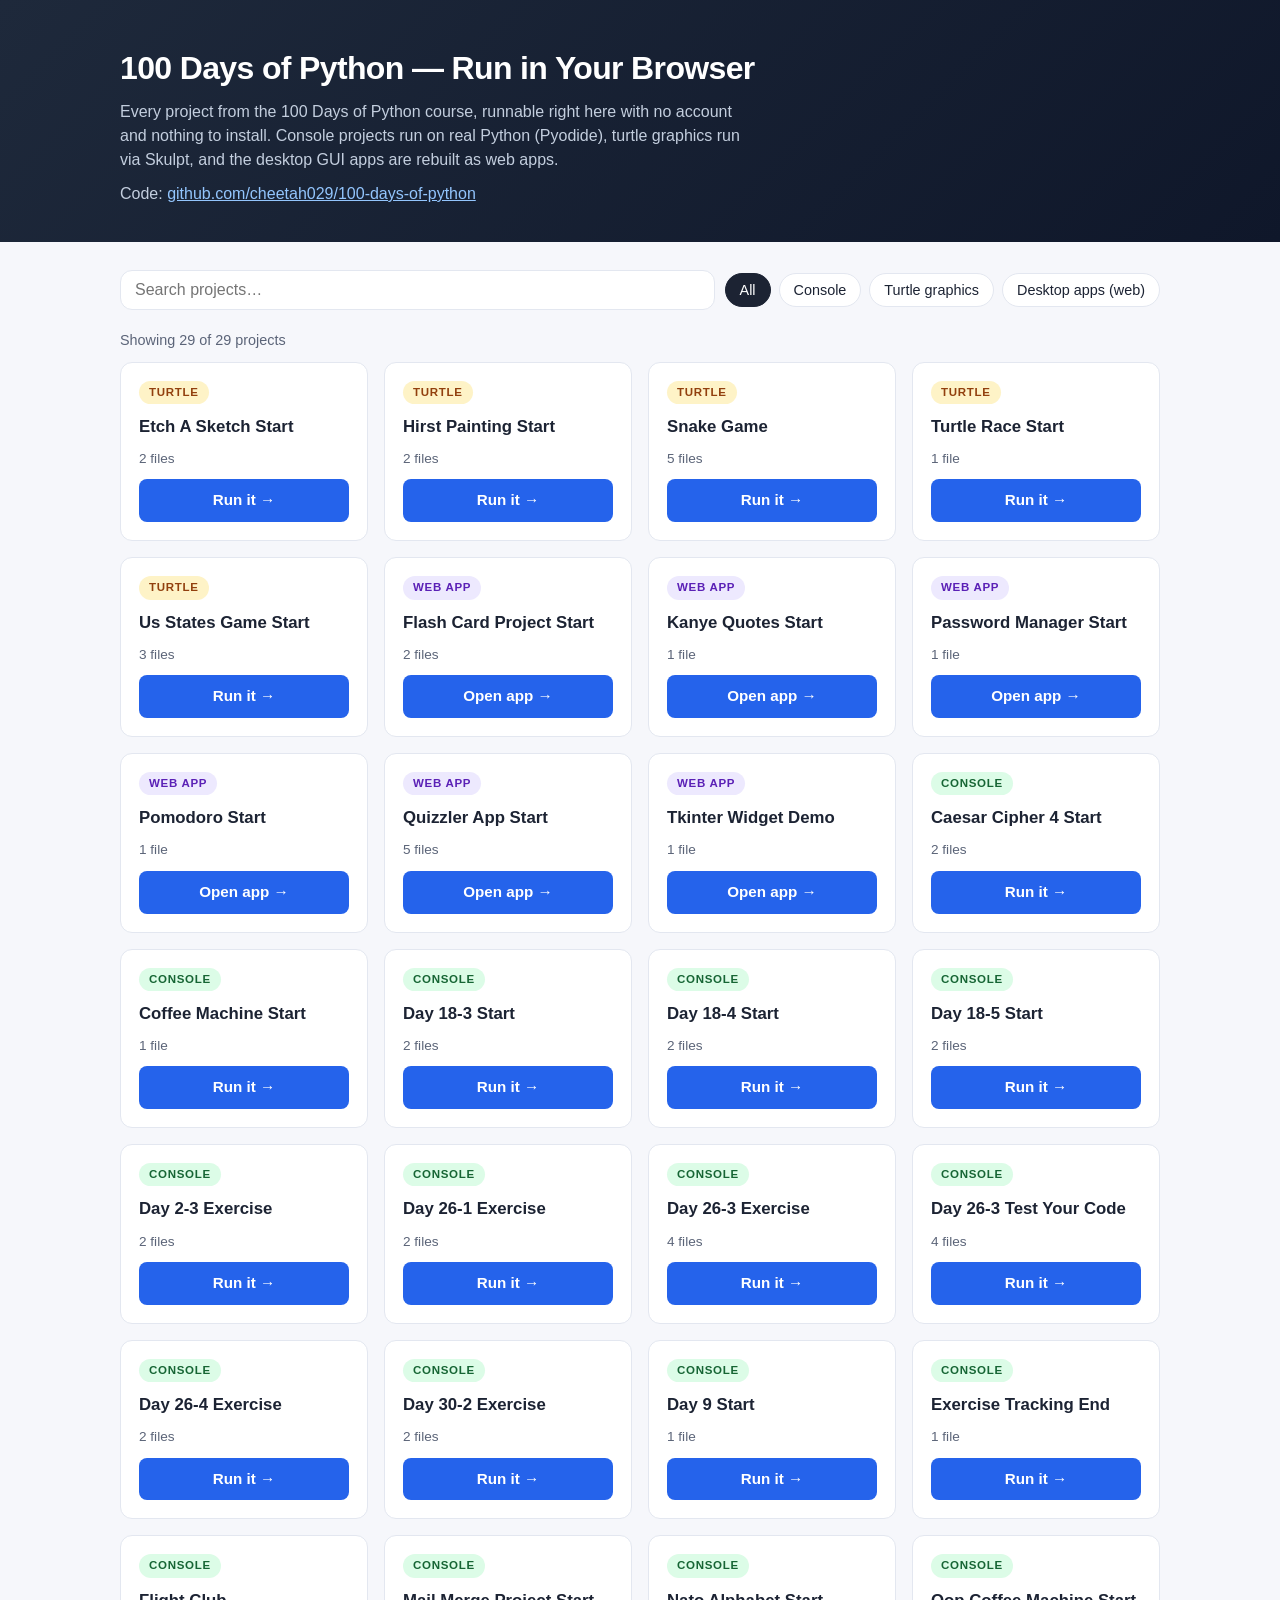
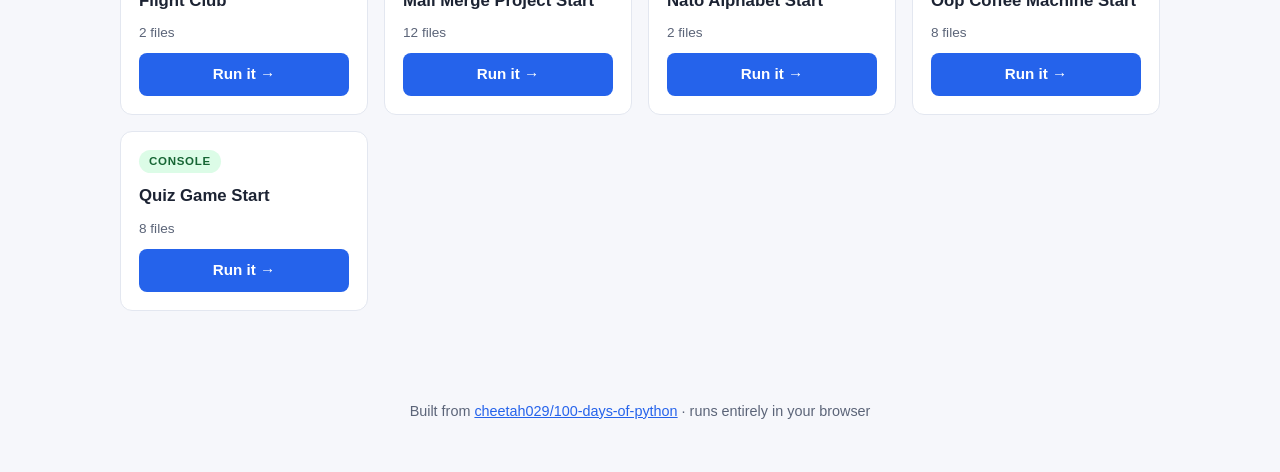
==== docs/index.html @ 848a63af "Add runnable website: Pyodide console runner, Skulpt turtle runner, 7 tkinter web rewrites" ====
<!DOCTYPE html>
<html lang="en">
<head>
<meta charset="UTF-8">
<meta name="viewport" content="width=device-width, initial-scale=1.0">
<title>100 Days of Python — Run in Your Browser</title>
<link rel="stylesheet" href="styles.css">
</head>
<body>
<header class="site">
  <div class="wrap">
    <h1>100 Days of Python — Run in Your Browser</h1>
    <p>Every project from the 100 Days of Python course, runnable right here with no account and nothing to install. Console projects run on real Python (Pyodide), turtle graphics run via Skulpt, and the desktop GUI apps are rebuilt as web apps.</p>
    <p style="margin-top:10px">Code: <a href="https://github.com/cheetah029/100-days-of-python">github.com/cheetah029/100-days-of-python</a></p>
  </div>
</header>

<div class="wrap">
  <div class="toolbar">
    <input type="search" id="search" placeholder="Search projects…" aria-label="Search projects">
    <div class="filters" id="filters">
      <button data-type="all" class="active">All</button>
      <button data-type="console">Console</button>
      <button data-type="turtle">Turtle graphics</button>
      <button data-type="tkinter">Desktop apps (web)</button>
    </div>
  </div>
  <p class="status" id="count"></p>
  <div class="grid" id="grid"></div>
</div>

<footer class="site">
  <div class="wrap">
    Built from <a href="https://github.com/cheetah029/100-days-of-python">cheetah029/100-days-of-python</a> · runs entirely in your browser
  </div>
</footer>

<script>
const TYPE_LABEL = { console: "Console", turtle: "Turtle", tkinter: "Web app" };
let projects = [];
let activeFilter = "all";

async function load() {
  const res = await fetch("data/manifest.json");
  projects = await res.json();
  // Sort: turtle + tkinter showcases first, then alphabetical.
  const rank = { turtle: 0, tkinter: 1, console: 2 };
  projects.sort((a, b) => (rank[a.type] - rank[b.type]) || a.title.localeCompare(b.title));
  render();
  document.getElementById("search").addEventListener("input", render);
  document.getElementById("filters").addEventListener("click", (e) => {
    const btn = e.target.closest("button[data-type]");
    if (!btn) return;
    activeFilter = btn.dataset.type;
    document.querySelectorAll("#filters button").forEach(b => b.classList.toggle("active", b === btn));
    render();
  });
}

function targetFor(p) {
  return p.type === "tkinter" ? `apps/${p.slug}/` : `run.html?slug=${encodeURIComponent(p.slug)}`;
}

function render() {
  const q = document.getElementById("search").value.trim().toLowerCase();
  const grid = document.getElementById("grid");
  const list = projects.filter(p =>
    (activeFilter === "all" || p.type === activeFilter) &&
    (!q || p.title.toLowerCase().includes(q) || p.slug.toLowerCase().includes(q))
  );
  document.getElementById("count").textContent =
    `Showing ${list.length} of ${projects.length} projects`;
  grid.innerHTML = "";
  for (const p of list) {
    const card = document.createElement("div");
    card.className = "card";
    const action = p.type === "tkinter" ? "Open app" : "Run it";
    card.innerHTML =
      `<span class="badge ${p.type}">${TYPE_LABEL[p.type]}</span>` +
      `<h3></h3>` +
      `<div class="meta">${p.files.length} file${p.files.length === 1 ? "" : "s"}</div>` +
      `<a class="run-btn" href="${targetFor(p)}">${action} →</a>`;
    card.querySelector("h3").textContent = p.title;
    grid.appendChild(card);
  }
  if (!list.length) {
    grid.innerHTML = `<p class="status">No projects match. More are added as they are ported over.</p>`;
  }
}

load().catch(err => {
  document.getElementById("grid").innerHTML =
    `<p class="status">Could not load the project list. (This page needs to be served over http(s), e.g. GitHub Pages — it won't work from file://.)</p>`;
  console.error(err);
});
</script>
</body>
</html>
---- docs/styles.css ----
/* Shared styles for the 100 Days of Python site. Vanilla CSS, no frameworks. */
:root {
  --bg: #f6f7fb;
  --card: #ffffff;
  --ink: #1c2333;
  --muted: #5b6478;
  --accent: #2563eb;
  --accent-dark: #1d4ed8;
  --green: #16a34a;
  --amber: #d97706;
  --purple: #7c3aed;
  --border: #e3e7f0;
  --radius: 12px;
  --mono: ui-monospace, SFMono-Regular, Menlo, Consolas, monospace;
}

* { box-sizing: border-box; }

body {
  margin: 0;
  font-family: -apple-system, BlinkMacSystemFont, "Segoe UI", Roboto, Helvetica, Arial, sans-serif;
  background: var(--bg);
  color: var(--ink);
  line-height: 1.5;
}

.wrap { max-width: 1080px; margin: 0 auto; padding: 0 20px; }

header.site {
  background: linear-gradient(135deg, #1e293b, #0f172a);
  color: #fff;
  padding: 44px 0 36px;
  margin-bottom: 28px;
}
header.site h1 { margin: 0 0 8px; font-size: 2rem; letter-spacing: -0.02em; }
header.site p { margin: 0; color: #c3cede; max-width: 640px; }
header.site a { color: #93c5fd; }

.toolbar {
  display: flex;
  flex-wrap: wrap;
  gap: 10px;
  align-items: center;
  margin-bottom: 20px;
}
.toolbar input[type="search"] {
  flex: 1 1 240px;
  padding: 10px 14px;
  font-size: 1rem;
  border: 1px solid var(--border);
  border-radius: var(--radius);
  background: var(--card);
}
.filters { display: flex; gap: 8px; flex-wrap: wrap; }
.filters button {
  border: 1px solid var(--border);
  background: var(--card);
  color: var(--ink);
  padding: 8px 14px;
  border-radius: 999px;
  cursor: pointer;
  font-size: 0.9rem;
}
.filters button.active { background: var(--ink); color: #fff; border-color: var(--ink); }

.grid {
  display: grid;
  grid-template-columns: repeat(auto-fill, minmax(240px, 1fr));
  gap: 16px;
  padding-bottom: 60px;
}
.card {
  background: var(--card);
  border: 1px solid var(--border);
  border-radius: var(--radius);
  padding: 18px;
  display: flex;
  flex-direction: column;
  gap: 10px;
  transition: transform 0.12s ease, box-shadow 0.12s ease;
}
.card:hover { transform: translateY(-2px); box-shadow: 0 8px 24px rgba(15, 23, 42, 0.08); }
.card h3 { margin: 0; font-size: 1.05rem; }
.card .meta { color: var(--muted); font-size: 0.85rem; }
.badge {
  display: inline-block;
  font-size: 0.72rem;
  font-weight: 700;
  text-transform: uppercase;
  letter-spacing: 0.06em;
  padding: 3px 10px;
  border-radius: 999px;
  width: fit-content;
}
.badge.console { background: #dcfce7; color: #166534; }
.badge.turtle { background: #fef3c7; color: #92400e; }
.badge.tkinter { background: #ede9fe; color: #5b21b6; }
.card a.run-btn, .btn {
  display: inline-block;
  text-align: center;
  background: var(--accent);
  color: #fff;
  text-decoration: none;
  padding: 10px 16px;
  border-radius: 8px;
  font-weight: 600;
  border: none;
  cursor: pointer;
  font-size: 0.95rem;
  margin-top: auto;
}
.card a.run-btn:hover, .btn:hover { background: var(--accent-dark); }
.btn.secondary { background: #e2e8f0; color: var(--ink); }
.btn.secondary:hover { background: #cbd5e1; }
.btn:disabled { opacity: 0.55; cursor: wait; }

.back-link { display: inline-block; margin: 18px 0; color: var(--accent); text-decoration: none; font-weight: 600; }
.back-link:hover { text-decoration: underline; }

.panel {
  background: var(--card);
  border: 1px solid var(--border);
  border-radius: var(--radius);
  padding: 20px;
  margin-bottom: 20px;
}
.panel h2 { margin-top: 0; font-size: 1.2rem; }

.code-view {
  background: #0f172a;
  color: #e2e8f0;
  border-radius: var(--radius);
  padding: 16px;
  overflow: auto;
  max-height: 420px;
  font-family: var(--mono);
  font-size: 0.85rem;
  white-space: pre;
}
.terminal {
  background: #0b0f1a;
  color: #d1fae5;
  border-radius: var(--radius);
  padding: 16px;
  font-family: var(--mono);
  font-size: 0.9rem;
  min-height: 180px;
  max-height: 420px;
  overflow-y: auto;
  white-space: pre-wrap;
  word-break: break-word;
}
.terminal .err { color: #fca5a5; }

.file-tabs { display: flex; gap: 6px; flex-wrap: wrap; margin-bottom: 10px; }
.file-tabs button {
  font-family: var(--mono);
  font-size: 0.8rem;
  border: 1px solid var(--border);
  background: #eef1f7;
  padding: 6px 12px;
  border-radius: 6px;
  cursor: pointer;
}
.file-tabs button.active { background: var(--ink); color: #fff; }

#turtle-stage { text-align: center; }
#turtle-stage canvas, #turtle-stage > div { margin: 0 auto; }

.status { color: var(--muted); font-size: 0.9rem; margin: 10px 0; }

.app-form { display: grid; gap: 12px; max-width: 520px; }
.app-form label { font-weight: 600; font-size: 0.9rem; }
.app-form input[type="text"], .app-form input[type="number"], .app-form select, .app-form textarea {
  padding: 10px 12px;
  font-size: 1rem;
  border: 1px solid var(--border);
  border-radius: 8px;
  width: 100%;
}
.result-box {
  background: #f1f5f9;
  border: 1px dashed var(--border);
  border-radius: 8px;
  padding: 16px;
  font-size: 1.1rem;
  margin-top: 8px;
}
.flashcard {
  width: 100%;
  max-width: 560px;
  aspect-ratio: 8 / 5;
  margin: 0 auto 16px;
  perspective: 1000px;
  cursor: pointer;
}
.flashcard-inner {
  position: relative;
  width: 100%;
  height: 100%;
  transition: transform 0.5s;
  transform-style: preserve-3d;
}
.flashcard.flipped .flashcard-inner { transform: rotateY(180deg); }
.flashcard-face {
  position: absolute;
  inset: 0;
  display: flex;
  flex-direction: column;
  align-items: center;
  justify-content: center;
  gap: 8px;
  border-radius: 16px;
  backface-visibility: hidden;
  box-shadow: 0 10px 30px rgba(15, 23, 42, 0.12);
}
.flashcard-front { background: #fff; }
.flashcard-back { background: #1e3a5f; color: #fff; transform: rotateY(180deg); }
.flashcard-face .lang { font-size: 0.85rem; text-transform: uppercase; letter-spacing: 0.15em; opacity: 0.6; }
.flashcard-face .word { font-size: 2.2rem; font-weight: 700; }
.quiz-card {
  background: #fff;
  border-radius: 12px;
  padding: 32px 24px;
  text-align: center;
  font-size: 1.25rem;
  min-height: 180px;
  display: flex;
  align-items: center;
  justify-content: center;
  border: 1px solid var(--border);
  transition: background 0.2s;
}
.quote-box {
  background: #fff;
  border-left: 5px solid var(--accent);
  border-radius: 0 12px 12px 0;
  padding: 28px;
  font-size: 1.4rem;
  font-style: italic;
  margin: 16px 0;
  box-shadow: 0 4px 14px rgba(15, 23, 42, 0.06);
}
.timer-display {
  font-family: var(--mono);
  font-size: 4rem;
  font-weight: 700;
  text-align: center;
  margin: 12px 0;
}
.checkmarks { text-align: center; font-size: 1.4rem; color: var(--green); min-height: 2rem; }
.log-box {
  background: #0f172a;
  color: #e2e8f0;
  border-radius: 8px;
  padding: 12px;
  font-family: var(--mono);
  font-size: 0.85rem;
  min-height: 90px;
  max-height: 220px;
  overflow-y: auto;
  white-space: pre-wrap;
}
.row { display: flex; gap: 10px; flex-wrap: wrap; align-items: center; }
footer.site { text-align: center; color: var(--muted); padding: 30px 0 50px; font-size: 0.9rem; }
footer.site a { color: var(--accent); }

@media (max-width: 640px) {
  header.site h1 { font-size: 1.5rem; }
  .timer-display { font-size: 3rem; }
  .flashcard-face .word { font-size: 1.6rem; }
}
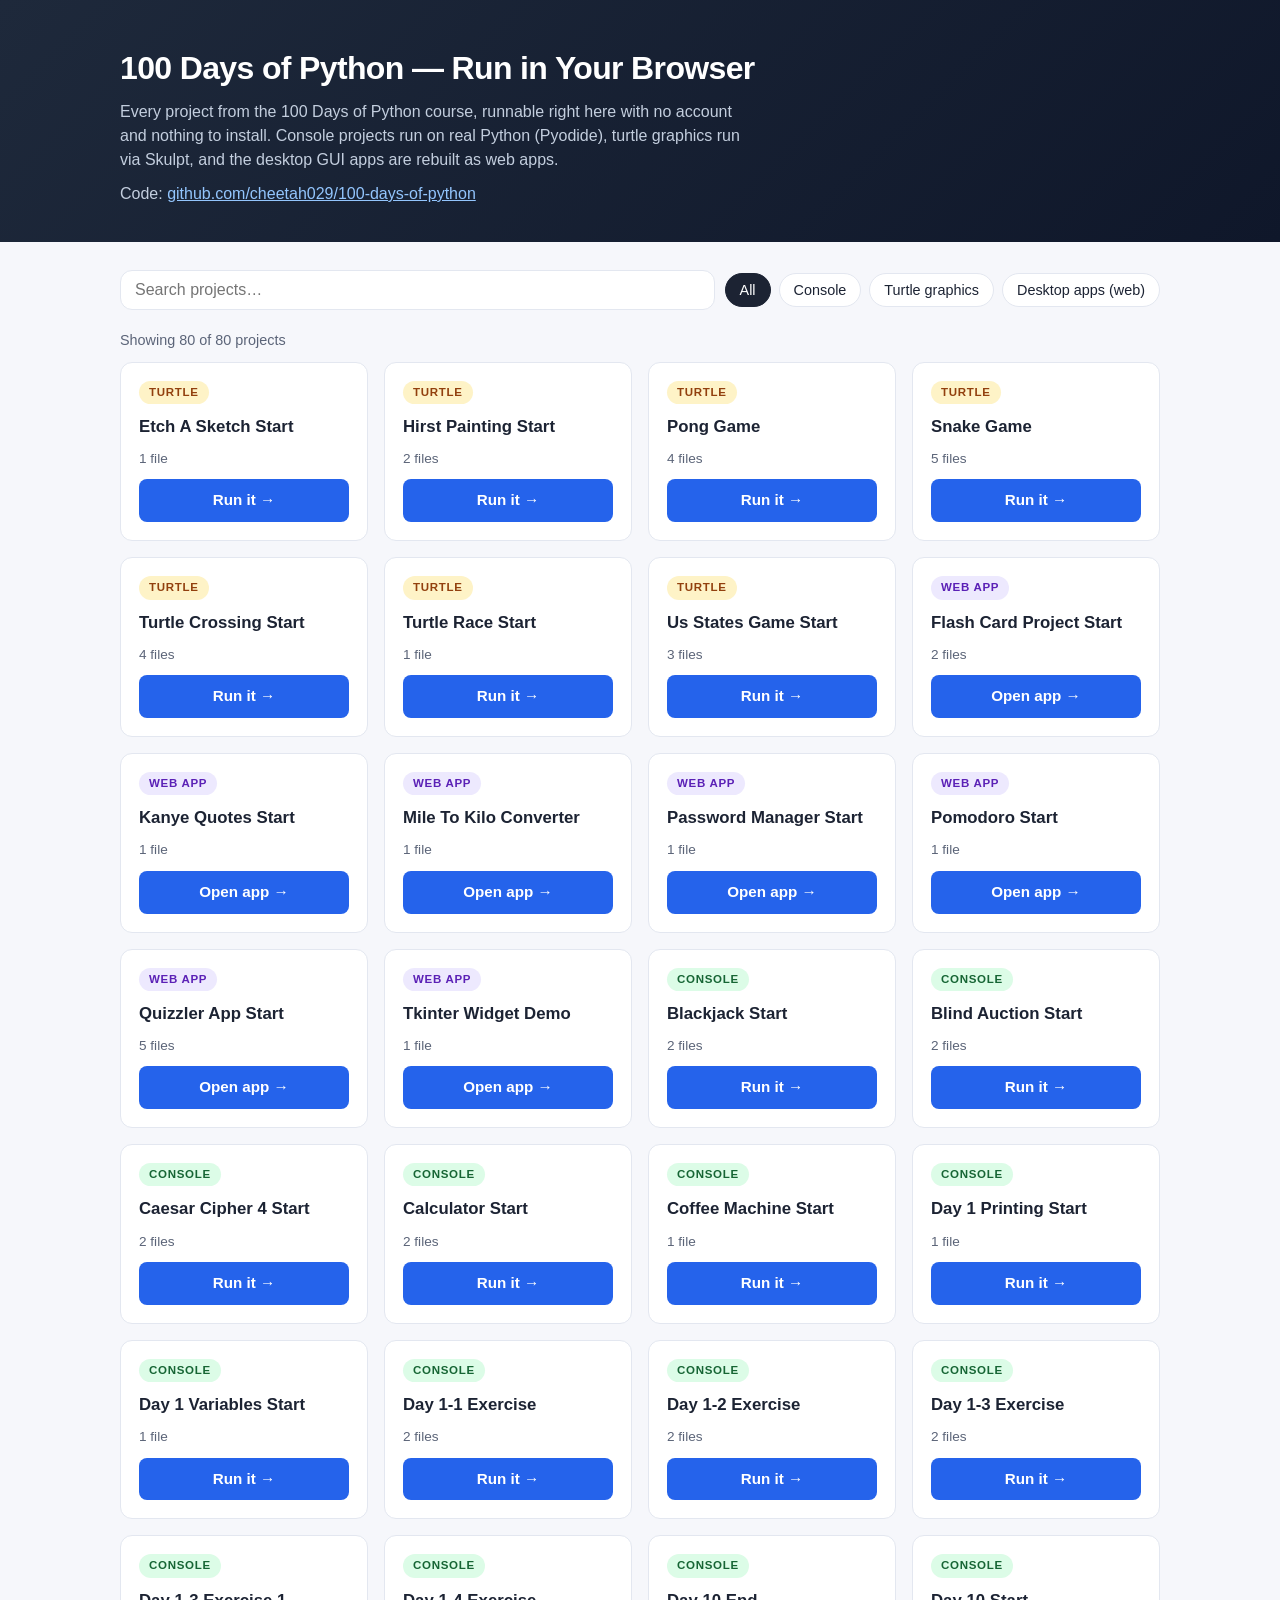
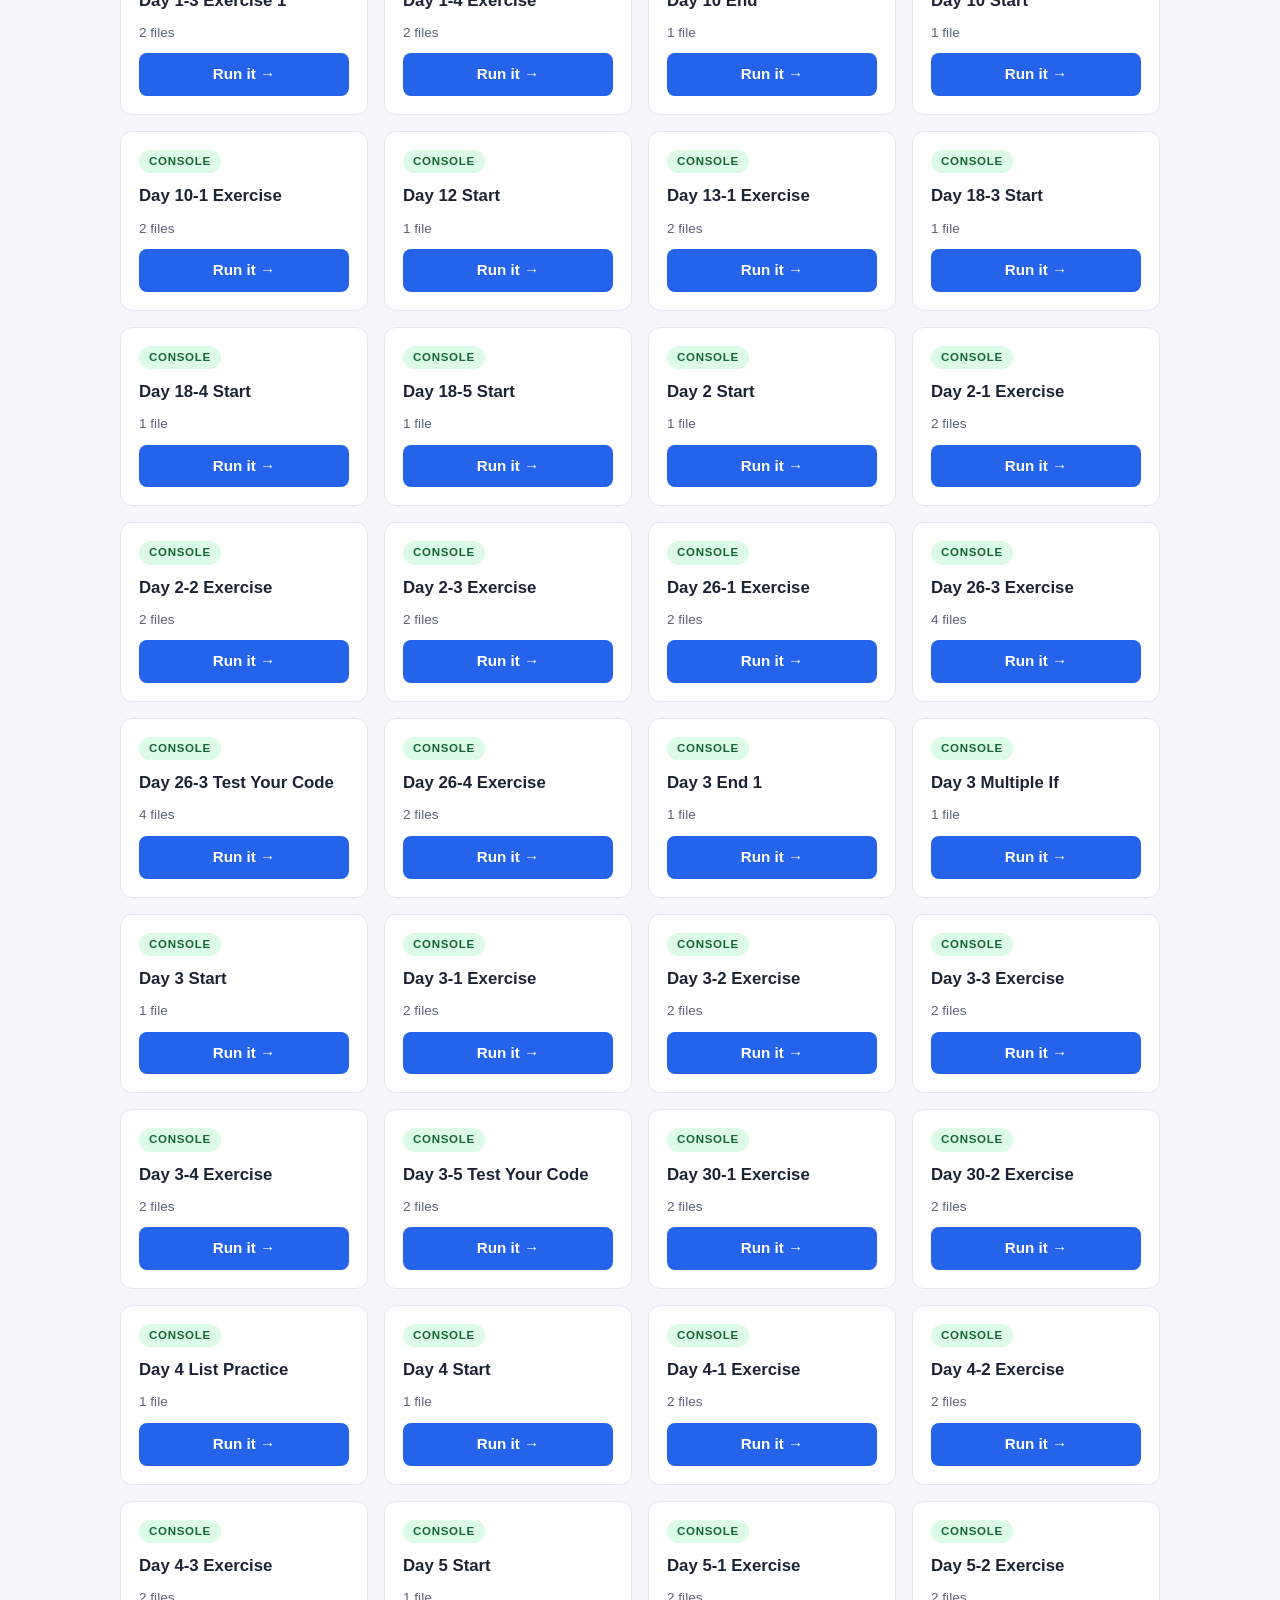
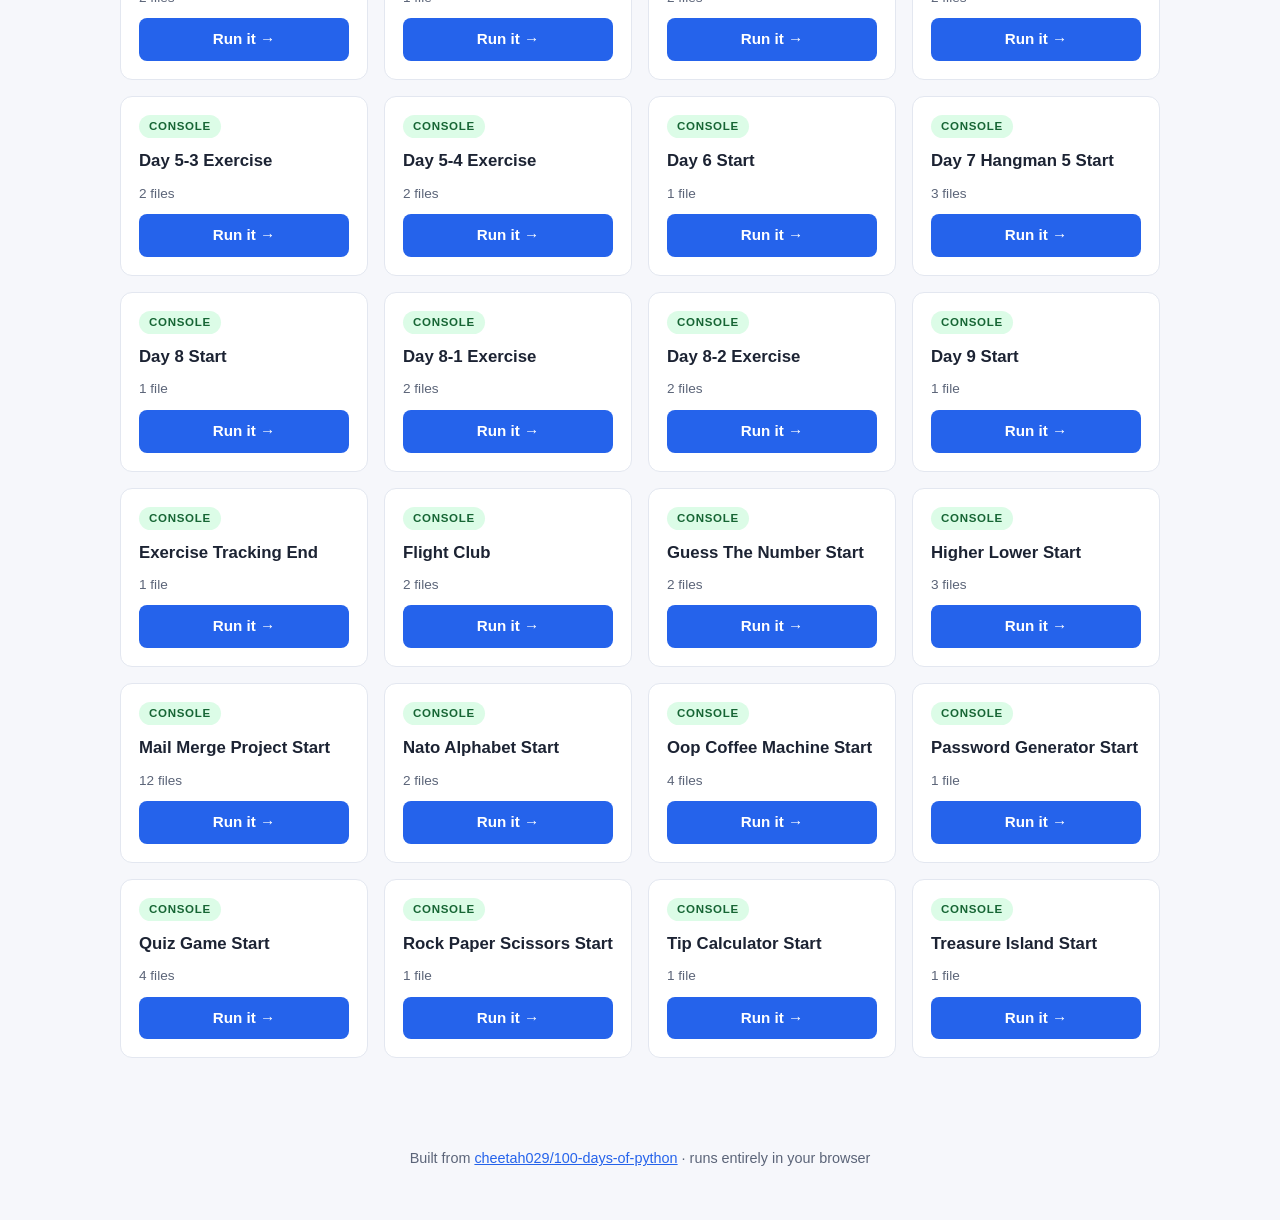
==== commit 333cd6ba: "Fix runner: console output/replit shim, Skulpt imports and turtle gaps Console (Pyodide): - stdout/s" ====
--- a/docs/index.html
+++ b/docs/index.html
@@ -42,6 +42,7 @@
 
 async function load() {
   const res = await fetch("data/manifest.json");
+  if (!res.ok) throw new Error("HTTP " + res.status);
   projects = await res.json();
   // Sort: turtle + tkinter showcases first, then alphabetical.
   const rank = { turtle: 0, tkinter: 1, console: 2 };
@@ -58,7 +59,7 @@
 }
 
 function targetFor(p) {
-  return p.type === "tkinter" ? `apps/${p.slug}/` : `run.html?slug=${encodeURIComponent(p.slug)}`;
+  return p.type === "tkinter" ? `apps/${encodeURIComponent(p.slug)}/` : `run.html?slug=${encodeURIComponent(p.slug)}`;
 }
 
 function render() {
@@ -79,7 +80,9 @@
       `<span class="badge ${p.type}">${TYPE_LABEL[p.type]}</span>` +
       `<h3></h3>` +
       `<div class="meta">${p.files.length} file${p.files.length === 1 ? "" : "s"}</div>` +
-      `<a class="run-btn" href="${targetFor(p)}">${action} →</a>`;
+      (p.type === "tkinter" && p.app === false
+        ? `<span class="meta">Web version coming soon</span>`
+        : `<a class="run-btn" href="${targetFor(p)}">${action} →</a>`);
     card.querySelector("h3").textContent = p.title;
     grid.appendChild(card);
   }
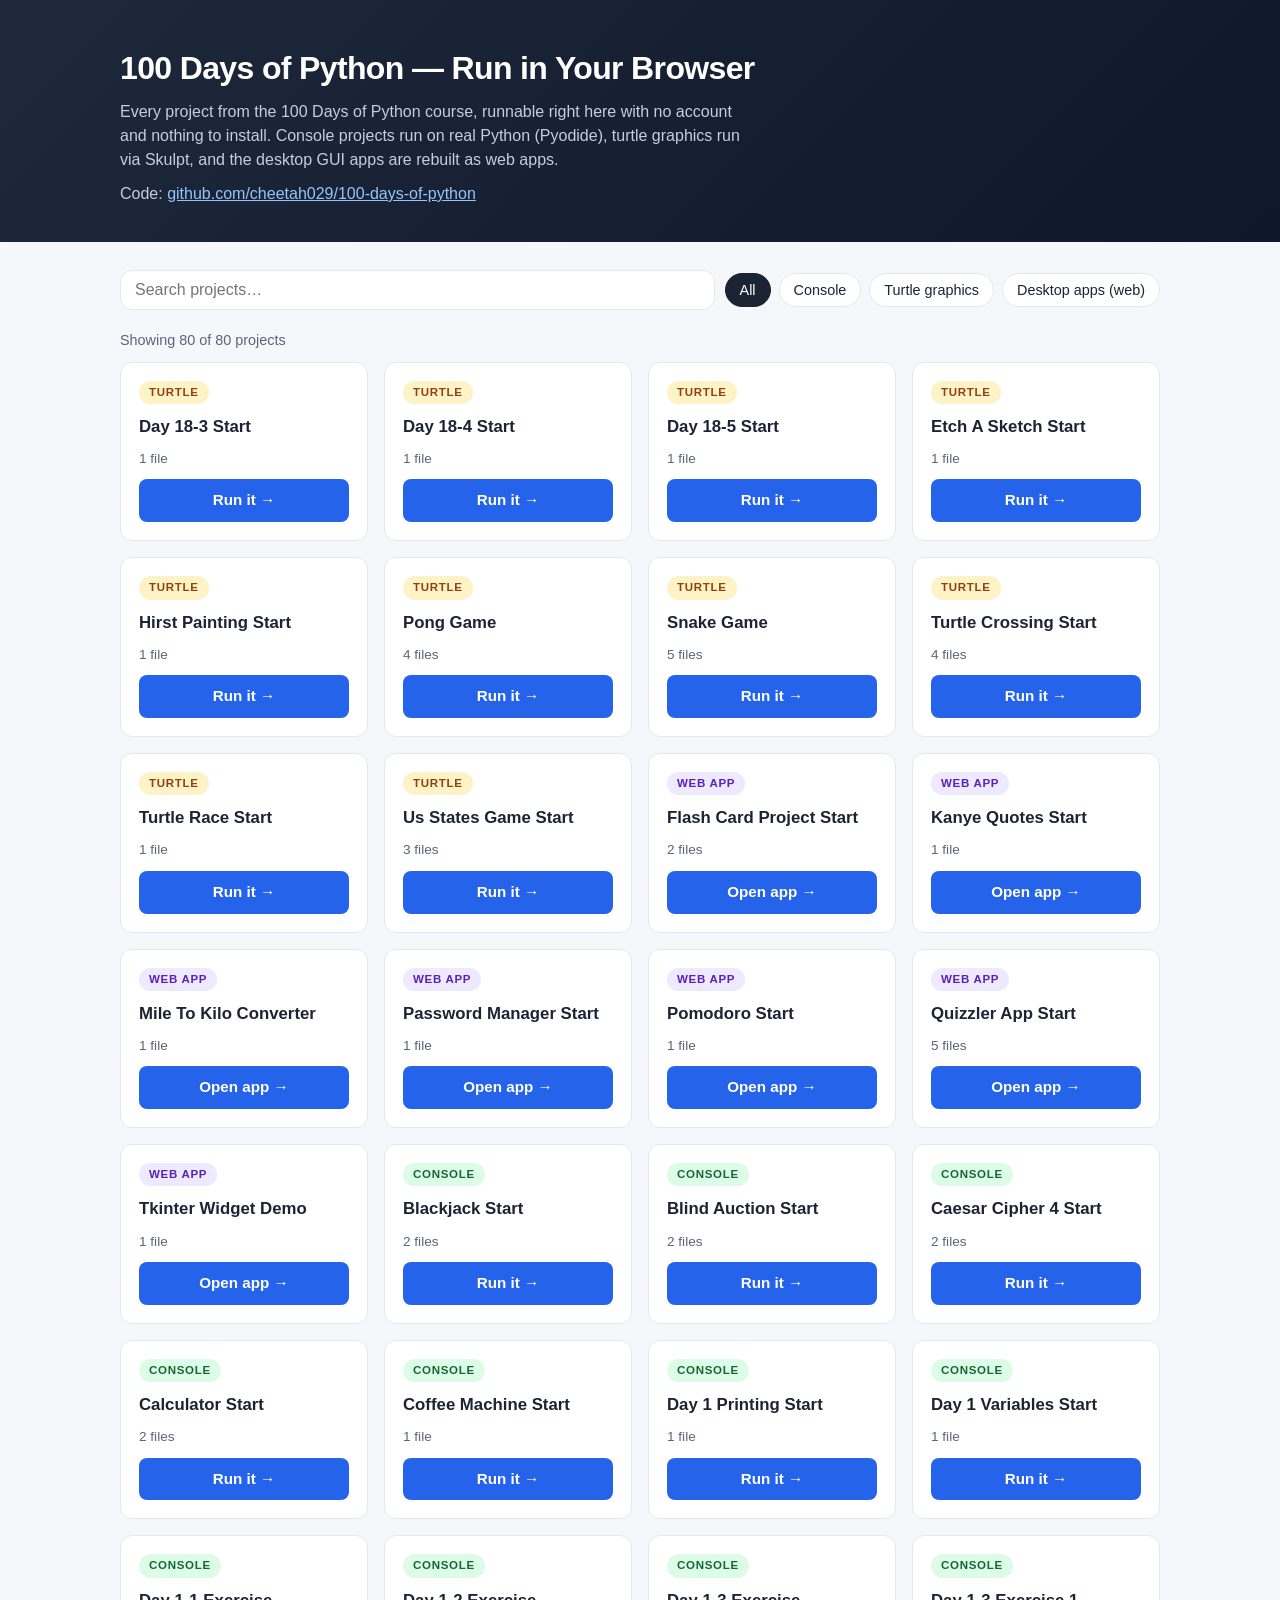
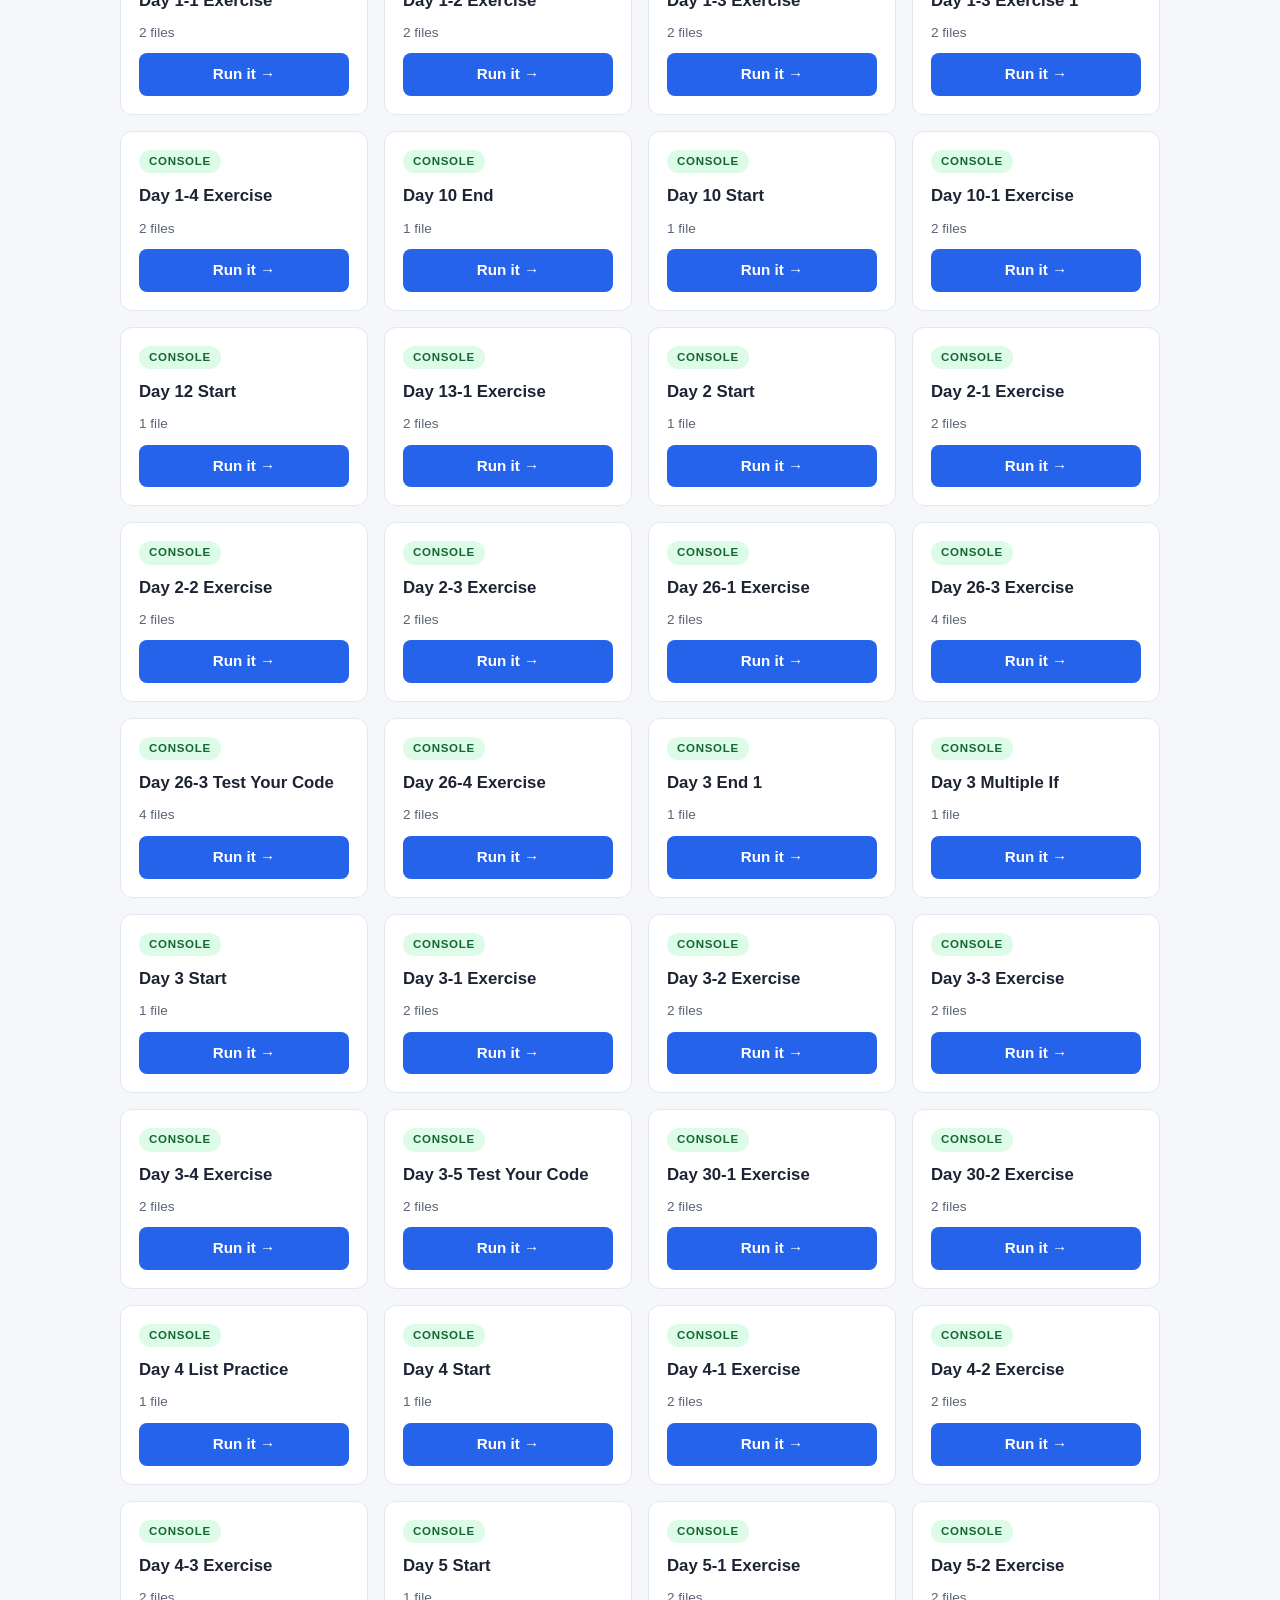
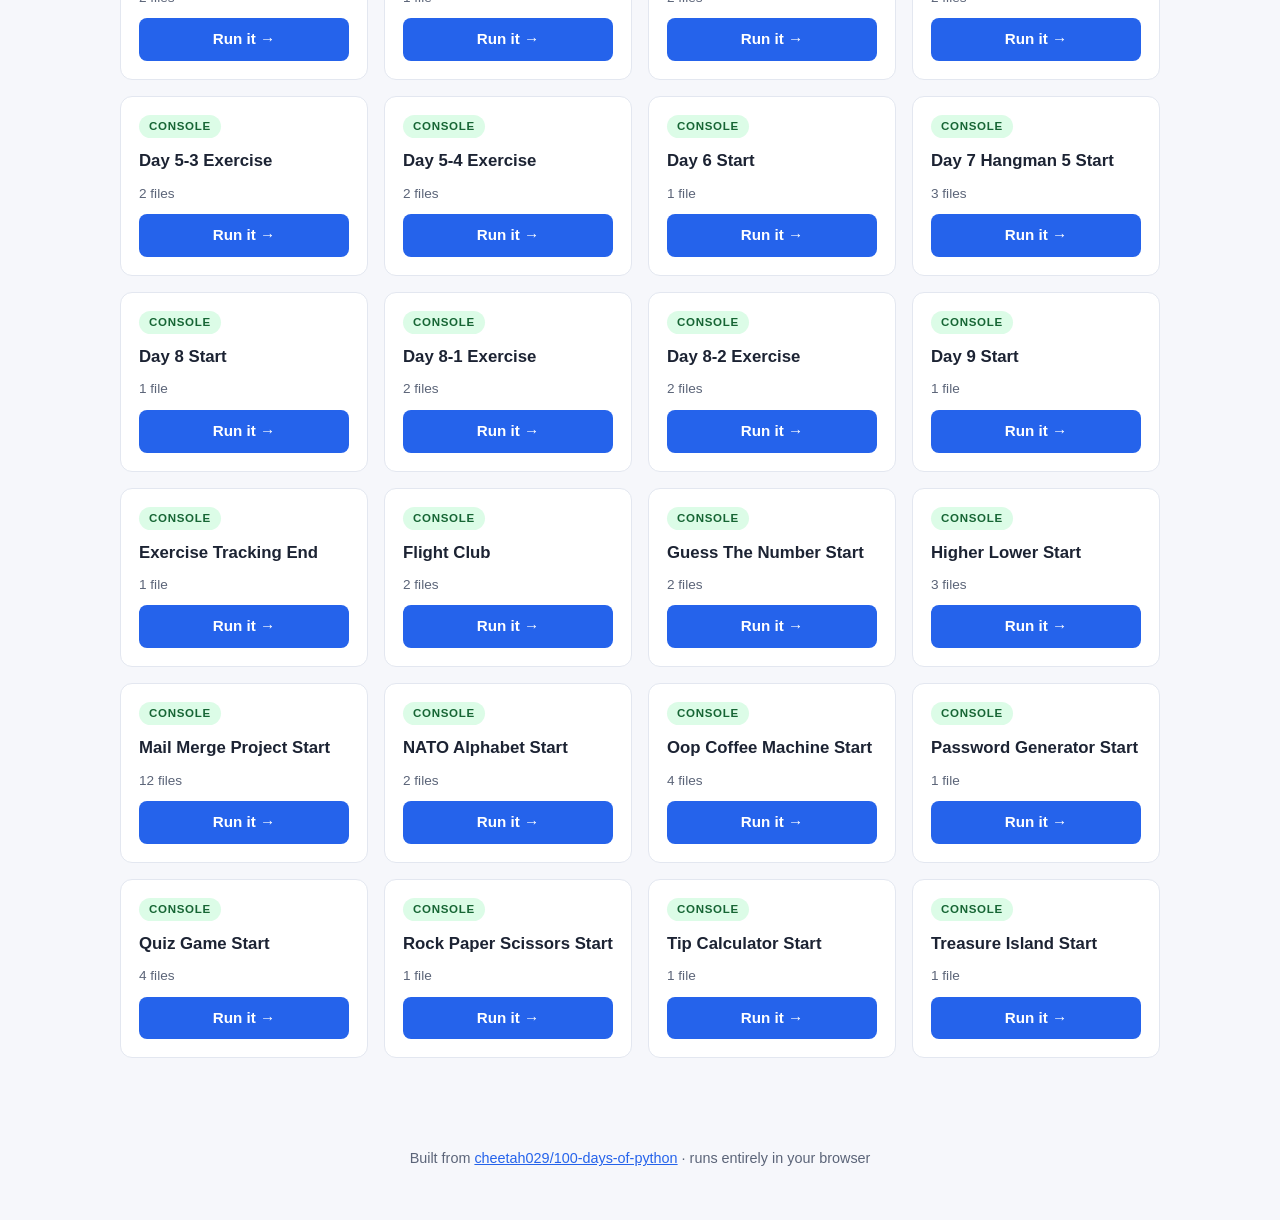
==== commit 91afa0da: "Use colons instead of em-dashes in page titles" ====
--- a/docs/index.html
+++ b/docs/index.html
@@ -3,7 +3,7 @@
 <head>
 <meta charset="UTF-8">
 <meta name="viewport" content="width=device-width, initial-scale=1.0">
-<title>100 Days of Python — Run in Your Browser</title>
+<title>100 Days of Python: Run in Your Browser</title>
 <link rel="stylesheet" href="styles.css">
 </head>
 <body>
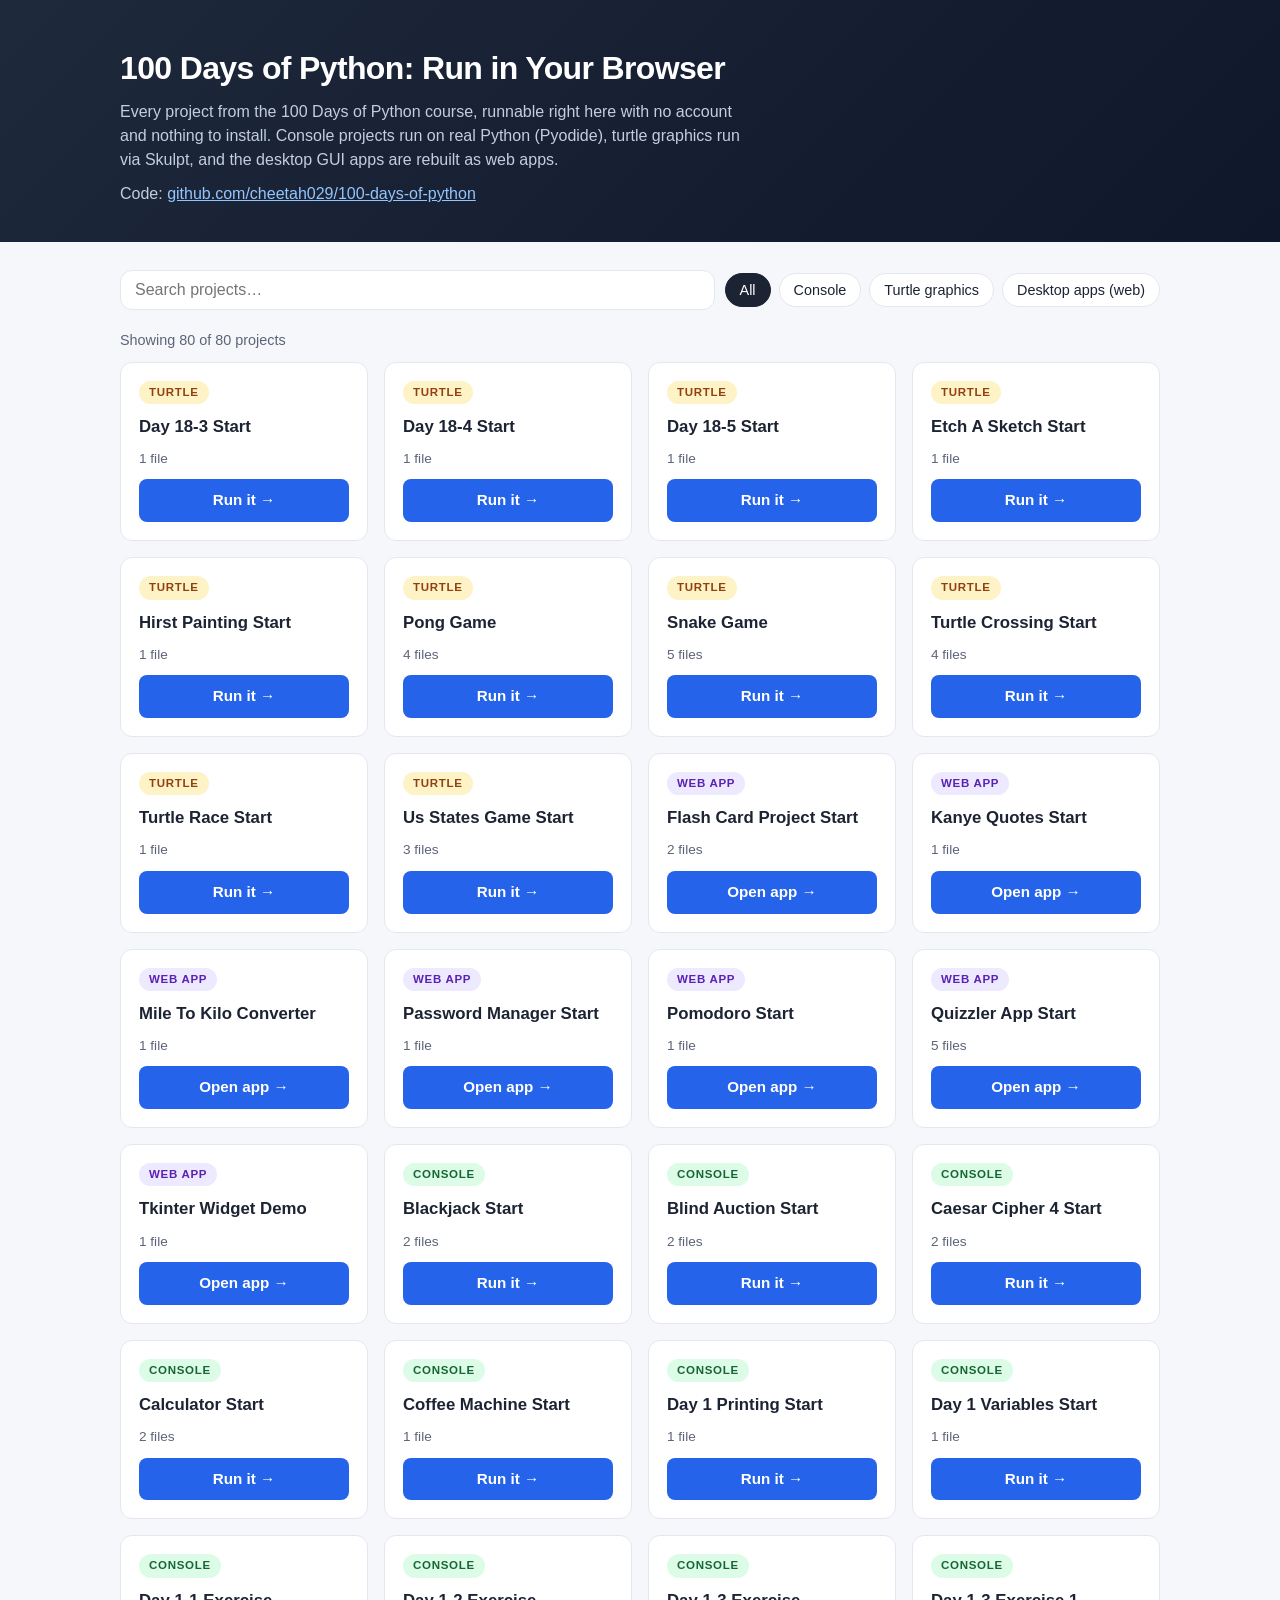
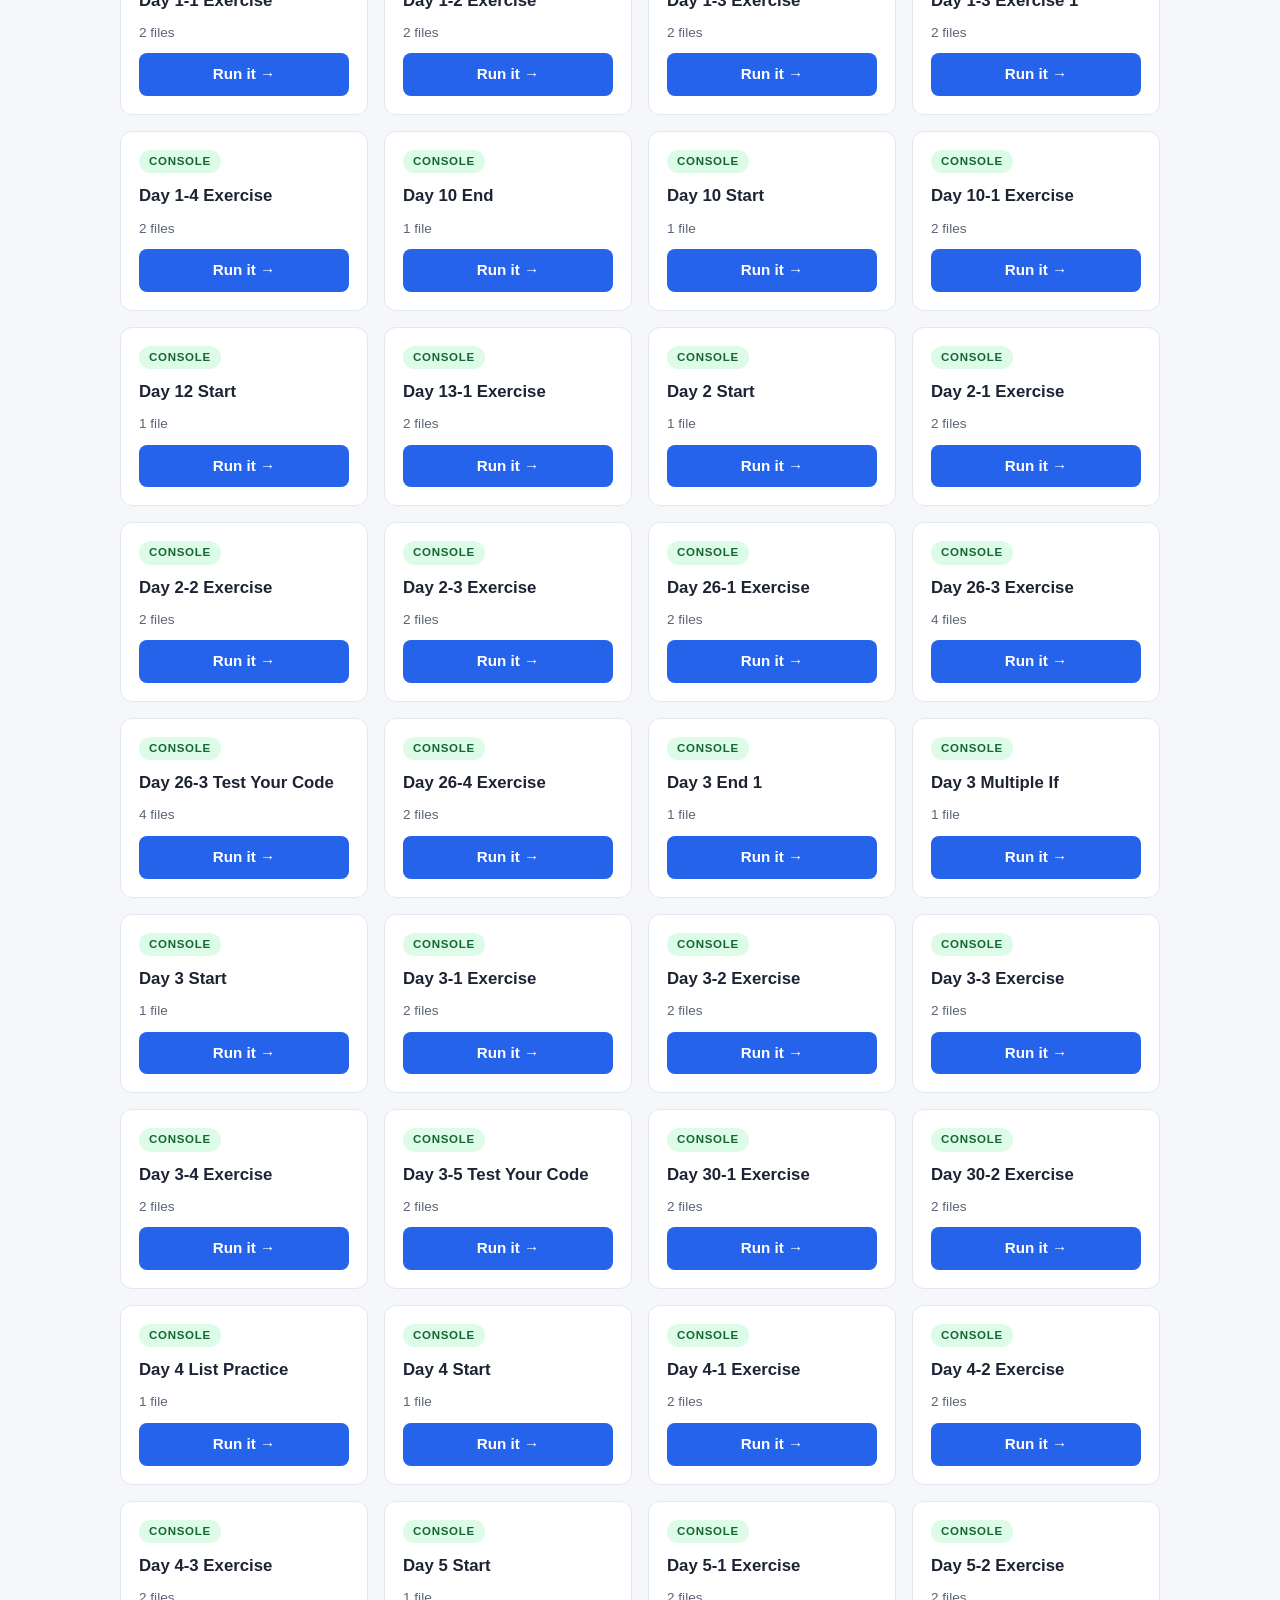
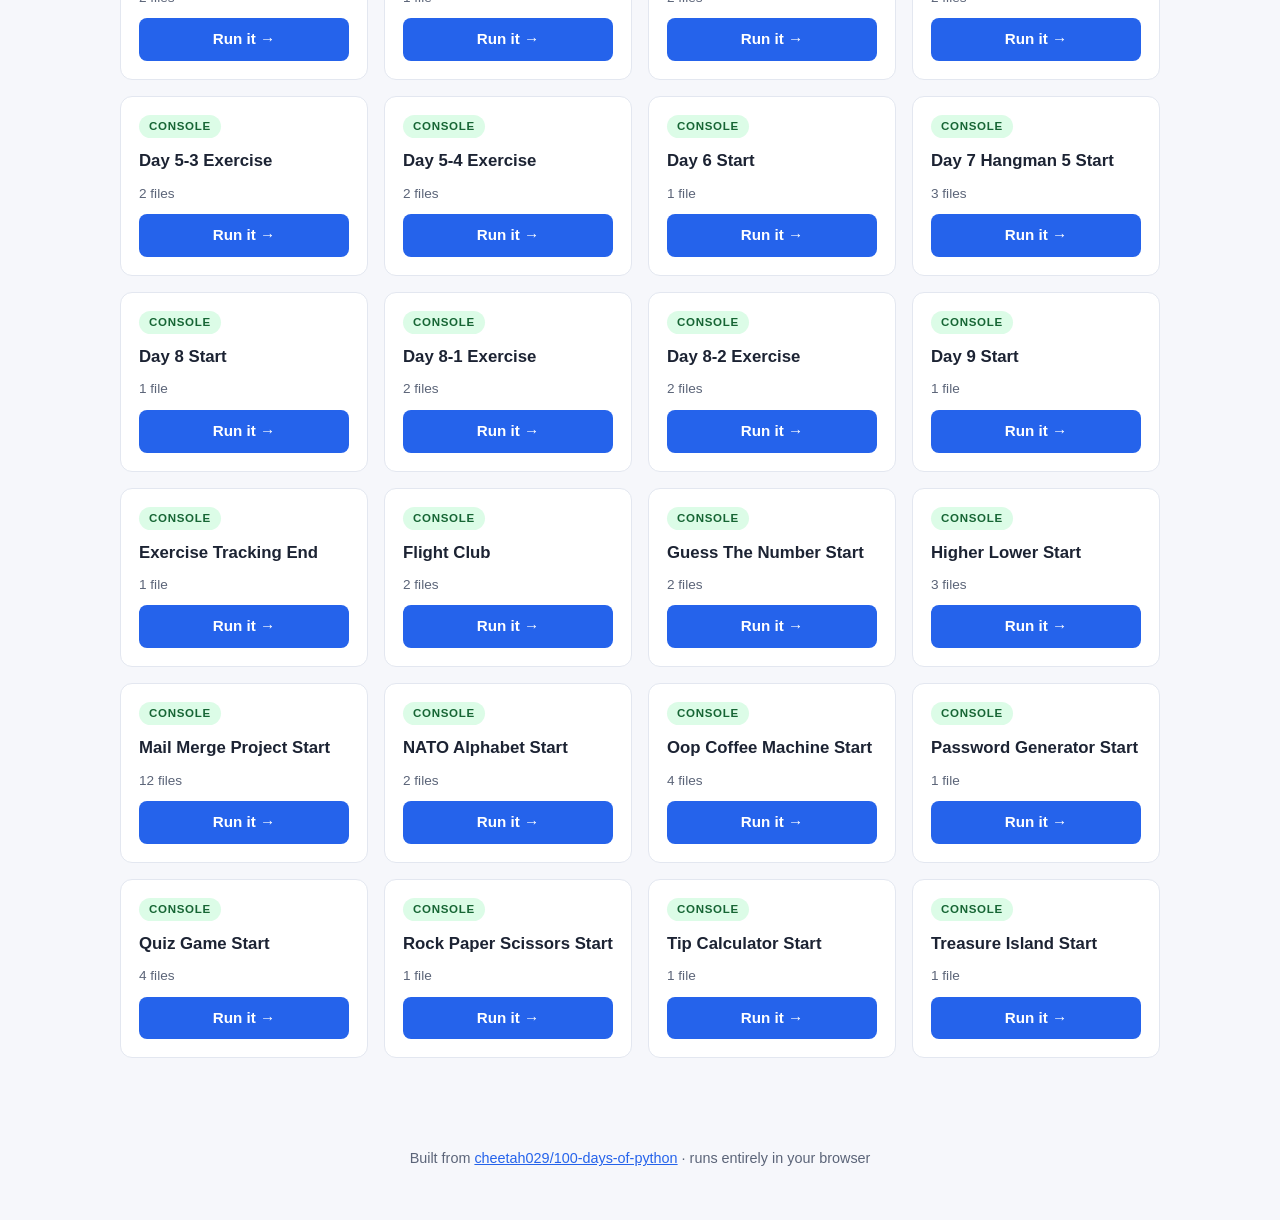
==== commit 4a01d552: "Remove em-dashes from site text and rephrase the affected sentences" ====
--- a/docs/index.html
+++ b/docs/index.html
@@ -9,7 +9,7 @@
 <body>
 <header class="site">
   <div class="wrap">
-    <h1>100 Days of Python — Run in Your Browser</h1>
+    <h1>100 Days of Python: Run in Your Browser</h1>
     <p>Every project from the 100 Days of Python course, runnable right here with no account and nothing to install. Console projects run on real Python (Pyodide), turtle graphics run via Skulpt, and the desktop GUI apps are rebuilt as web apps.</p>
     <p style="margin-top:10px">Code: <a href="https://github.com/cheetah029/100-days-of-python">github.com/cheetah029/100-days-of-python</a></p>
   </div>
@@ -93,7 +93,7 @@
 
 load().catch(err => {
   document.getElementById("grid").innerHTML =
-    `<p class="status">Could not load the project list. (This page needs to be served over http(s), e.g. GitHub Pages — it won't work from file://.)</p>`;
+    `<p class="status">Could not load the project list. (This page needs to be served over http(s), e.g. GitHub Pages, because it won't work from file://.)</p>`;
   console.error(err);
 });
 </script>
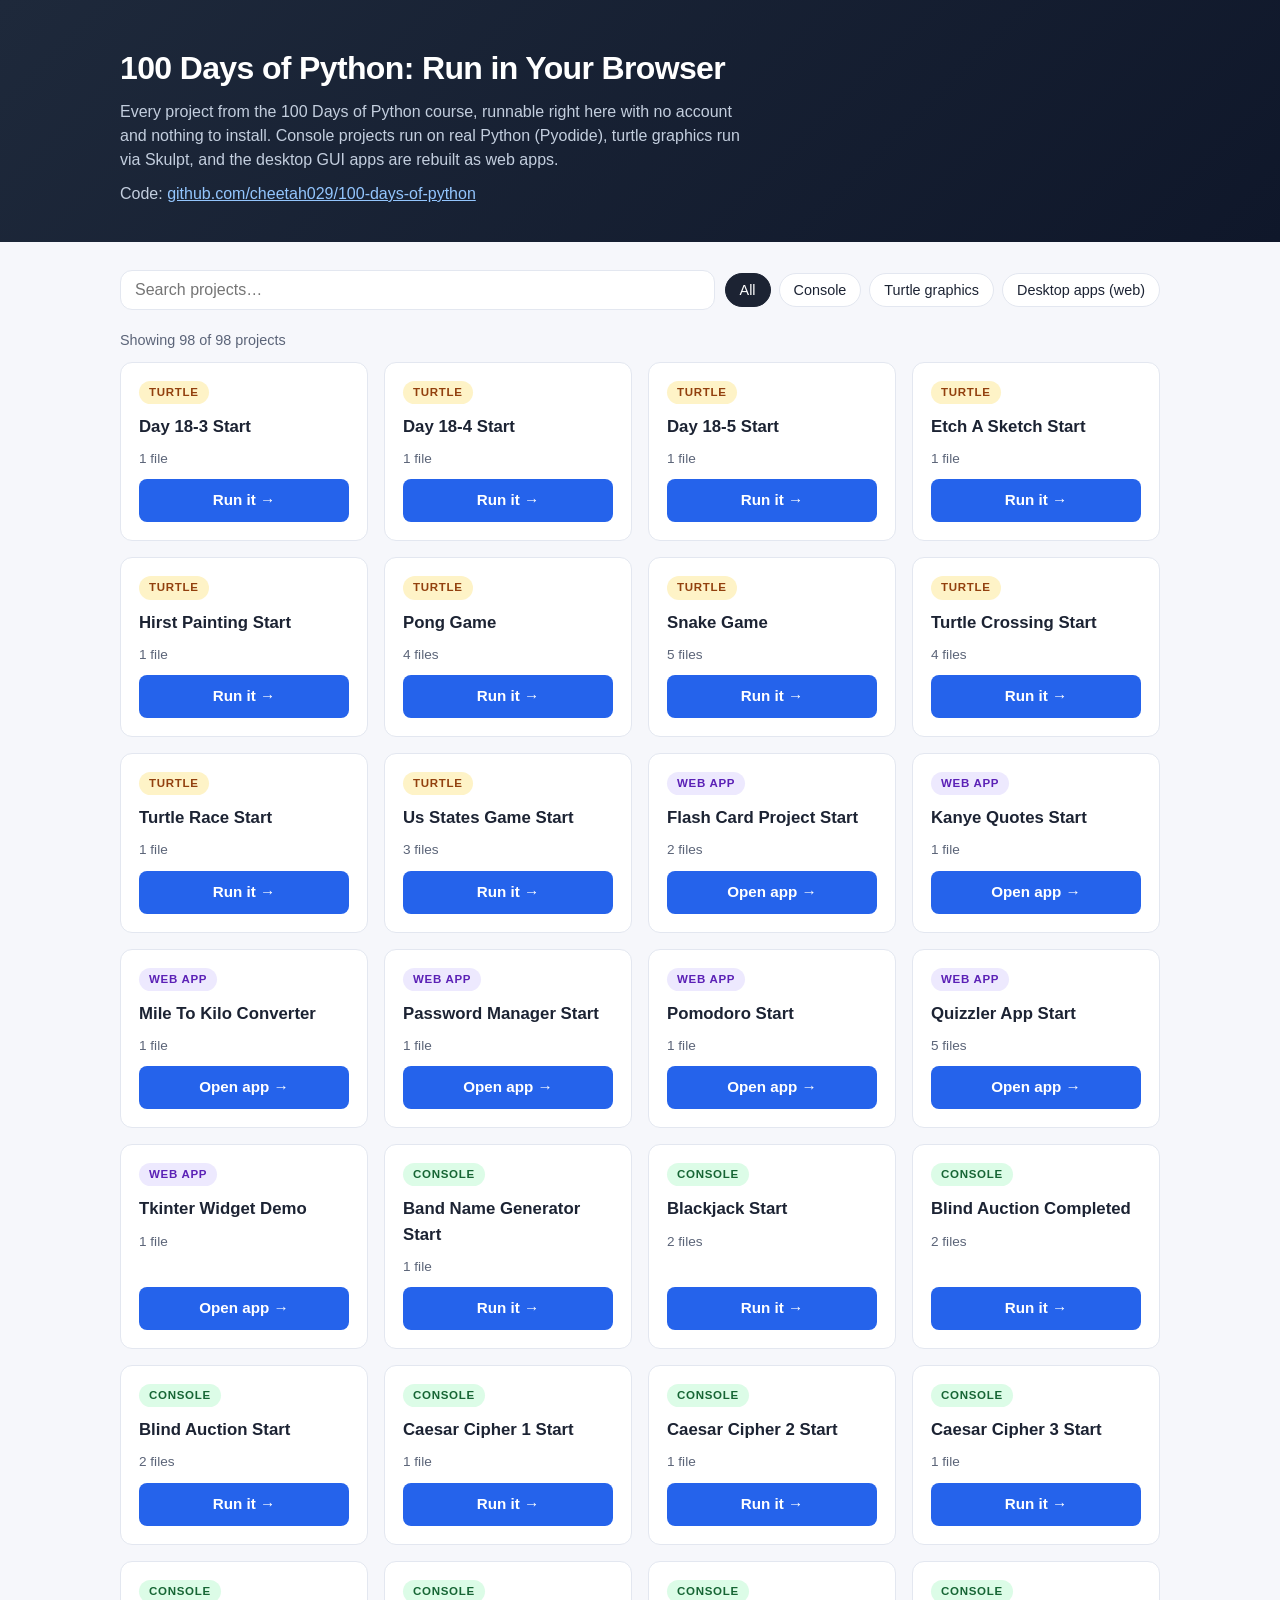
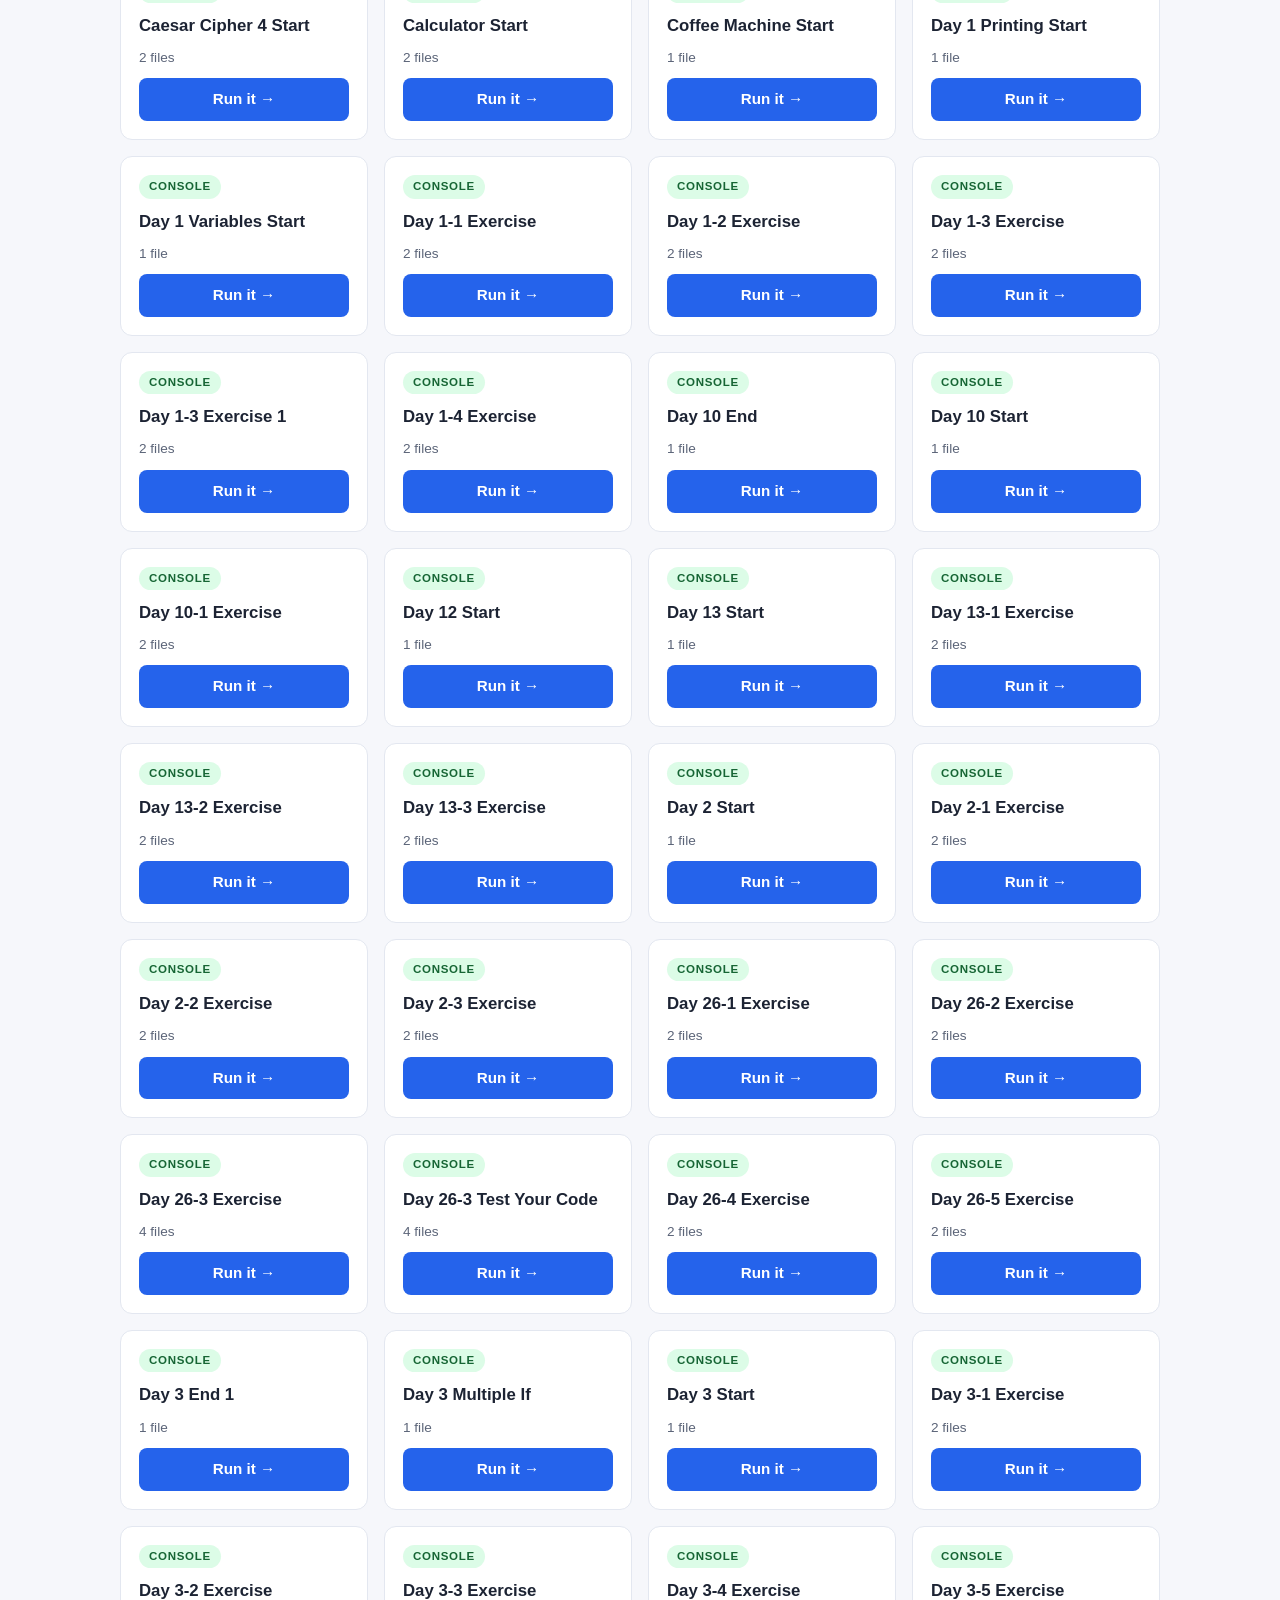
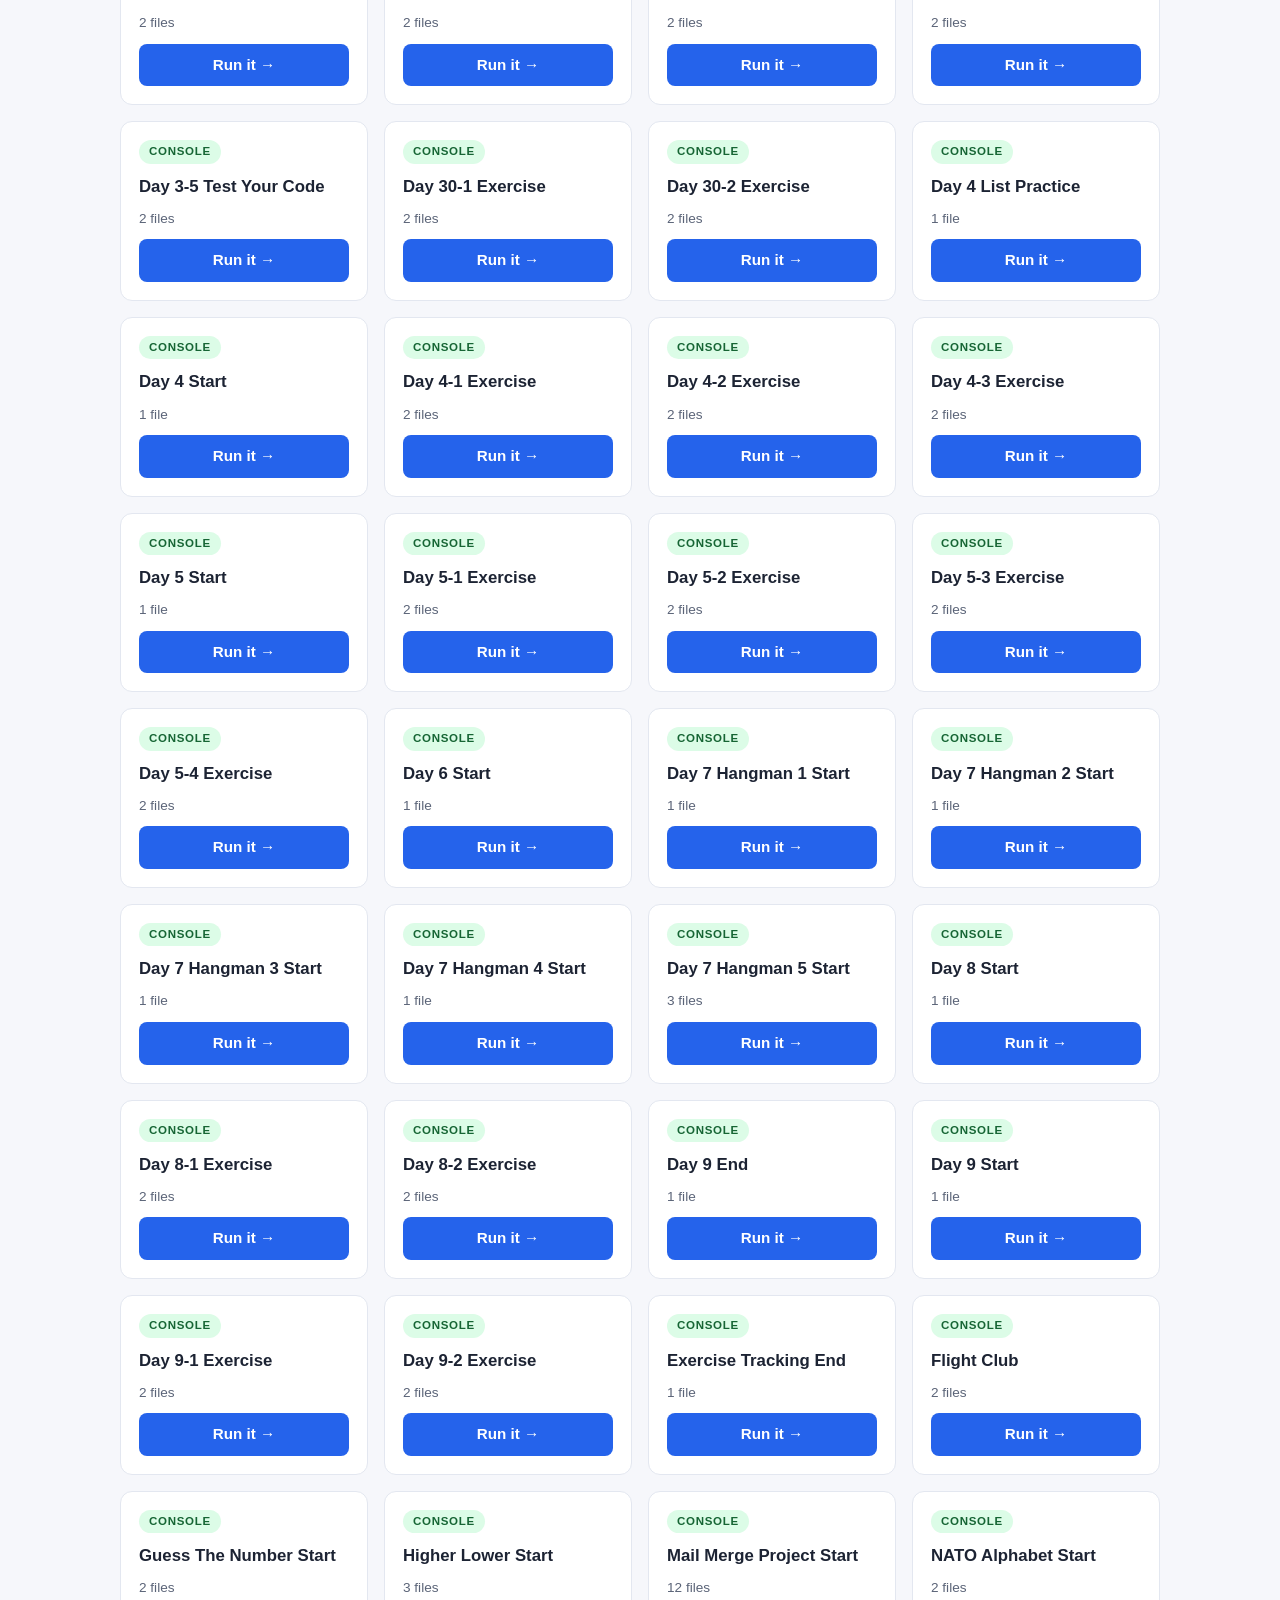
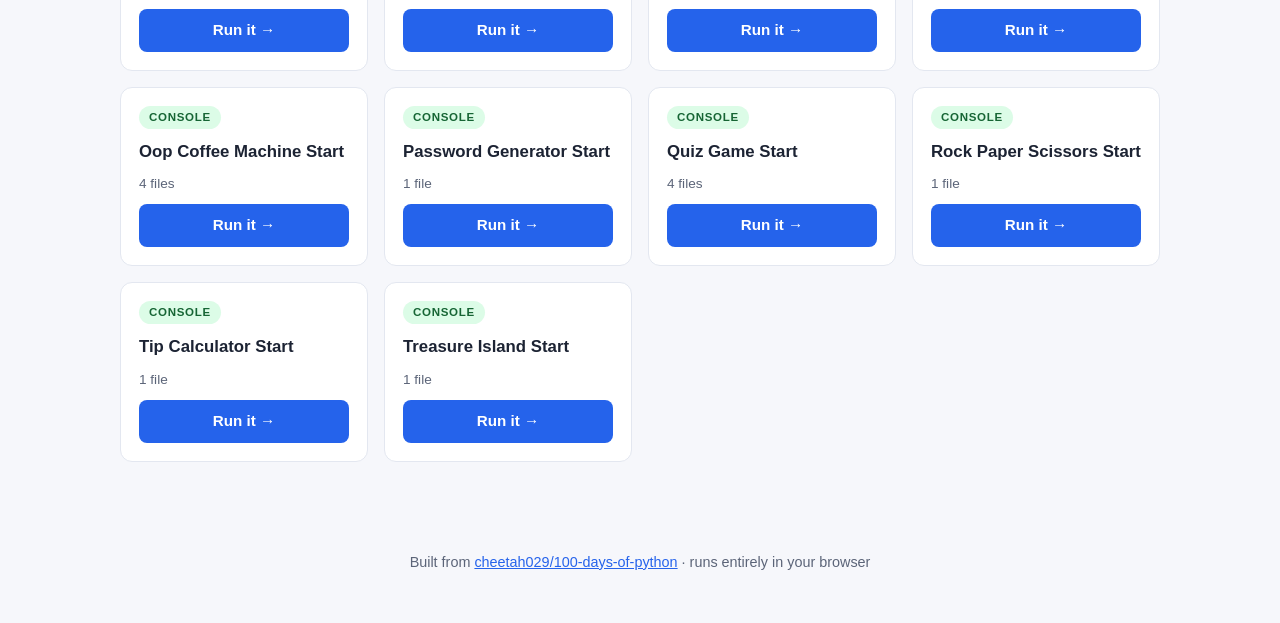
==== commit 9e84a22c: "Fix 3 failing projects: demo-mode shims for exercise-tracking/flight-club, web rewrite for us-states" ====
--- a/docs/index.html
+++ b/docs/index.html
@@ -59,7 +59,7 @@
 }
 
 function targetFor(p) {
-  return p.type === "tkinter" ? `apps/${encodeURIComponent(p.slug)}/` : `run.html?slug=${encodeURIComponent(p.slug)}`;
+  return (p.app || p.type === "tkinter") ? `apps/${encodeURIComponent(p.slug)}/` : `run.html?slug=${encodeURIComponent(p.slug)}`;
 }
 
 function render() {
--- a/docs/styles.css
+++ b/docs/styles.css
@@ -10,6 +10,14 @@
   --amber: #d97706;
   --purple: #7c3aed;
   --border: #e3e7f0;
+  /* Code theme: shared by the code viewer and the markdown preview. */
+  --code-bg: #0f172a;
+  --code-ink: #e2e8f0;
+  --code-muted: #94a3b8;
+  --code-accent: #93c5fd;
+  --code-border: #334155;
+  --code-raised: #1e293b;
+  --code-deep: #0b0f1a;
   --radius: 12px;
   --mono: ui-monospace, SFMono-Regular, Menlo, Consolas, monospace;
 }
@@ -127,8 +135,8 @@
 .panel h2 { margin-top: 0; font-size: 1.2rem; }
 
 .code-view {
-  background: #0f172a;
-  color: #e2e8f0;
+  background: var(--code-bg);
+  color: var(--code-ink);
   border-radius: var(--radius);
   padding: 16px;
   overflow: auto;
@@ -137,6 +145,30 @@
   font-size: 0.85rem;
   white-space: pre;
 }
+/* Markdown preview: same code theme variables as .code-view, no colors of its own. */
+.md-view {
+  background: var(--code-bg);
+  color: var(--code-ink);
+  border-radius: var(--radius);
+  padding: 4px 20px 16px;
+  overflow: auto;
+  max-height: 420px;
+  line-height: 1.6;
+  overflow-wrap: anywhere;
+}
+.md-view h1, .md-view h2, .md-view h3, .md-view h4 { margin: 1.1em 0 0.4em; line-height: 1.25; }
+.md-view h1 { font-size: 1.4rem; }
+.md-view h2 { font-size: 1.2rem; }
+.md-view h3 { font-size: 1.05rem; }
+.md-view p, .md-view ul, .md-view ol { margin: 0.6em 0; }
+.md-view img { max-width: 100%; height: auto; }
+.md-view a { color: var(--code-accent); }
+.md-view blockquote { margin: 0.8em 0; padding: 2px 14px; border-left: 4px solid var(--code-border); color: var(--code-muted); }
+.md-view code { font-family: var(--mono); font-size: 0.85em; background: var(--code-raised); padding: 1px 5px; border-radius: 4px; }
+.md-view pre { background: var(--code-deep); padding: 12px 14px; border-radius: 8px; overflow: auto; }
+.md-view pre code { background: none; padding: 0; }
+.md-view hr { border: 0; border-top: 1px solid var(--code-border); }
+.md-view .status { color: var(--code-muted); }
 .terminal {
   background: #0b0f1a;
   color: #d1fae5;
@@ -270,3 +302,4 @@
   .timer-display { font-size: 3rem; }
   .flashcard-face .word { font-size: 1.6rem; }
 }
+.hint { color: var(--muted); font-size: 0.9rem; margin: 8px 0; text-align: center; }
